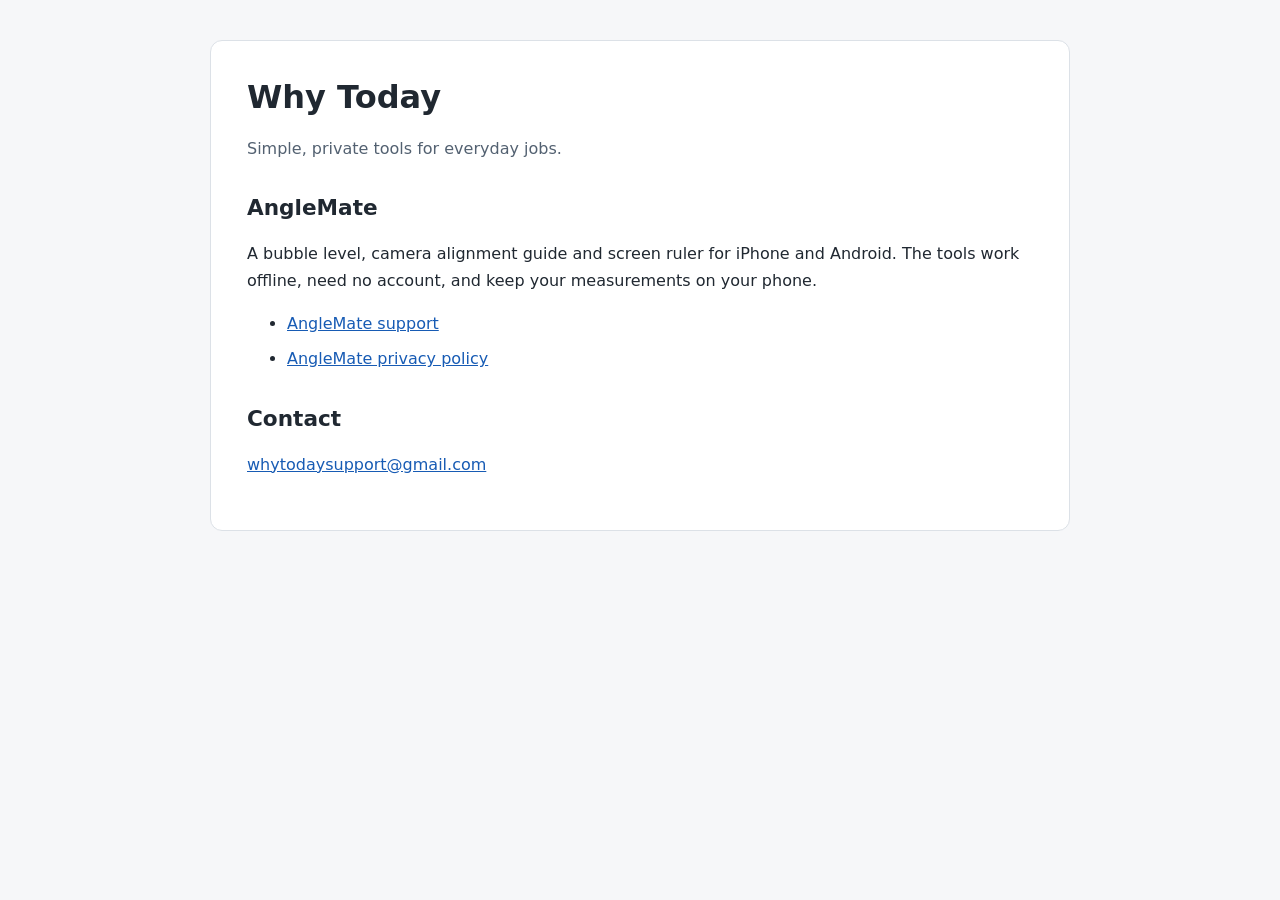
==== index.html @ e1d7b8d3 "Publish the Why Today site with AngleMate support and app-ads.txt Co-Authored-By: Claude Opus 5.5 <n" ====
<!doctype html>
<html lang="en"><head>
<meta charset="utf-8">
<meta name="viewport" content="width=device-width, initial-scale=1">
<meta name="description" content="Why Today makes simple, private tools for everyday jobs. Home of AngleMate.">
<title>Why Today</title>
<style>
    :root { color-scheme: light; font-family: system-ui, -apple-system, "Segoe UI", sans-serif; color: #202831; background: #f6f7f9; }
    * { box-sizing: border-box; }
    body { margin: 0; line-height: 1.7; }
    main { max-width: 860px; margin: 40px auto; padding: 36px; background: #fff; border: 1px solid #dce1e7; border-radius: 12px; }
    h1, h2 { line-height: 1.3; }
    h1 { font-size: 2rem; margin: 0 0 12px; }
    h2 { font-size: 1.35rem; margin-top: 32px; }
    a { color: #175bb4; overflow-wrap: anywhere; }
    a:focus-visible { outline: 3px solid #175bb4; outline-offset: 3px; }
    .muted { color: #536171; }
    li { margin: 8px 0; }
    @media (max-width: 600px) { main { margin: 0; padding: 24px 20px; border: 0; border-radius: 0; } h1 { font-size: 1.7rem; } }
  </style>
</head><body><main>
<h1>Why Today</h1>
<p class="muted">Simple, private tools for everyday jobs.</p>

<h2>AngleMate</h2>
<p>A bubble level, camera alignment guide and screen ruler for iPhone and Android.
The tools work offline, need no account, and keep your measurements on your phone.</p>
<ul>
  <li><a href="/anglemate/">AngleMate support</a></li>
  <li><a href="https://privacy-anglemate.whytoday.ca/">AngleMate privacy policy</a></li>
</ul>

<h2>Contact</h2>
<p><a href="mailto:whytodaysupport@gmail.com">whytodaysupport@gmail.com</a></p>
</main></body></html>
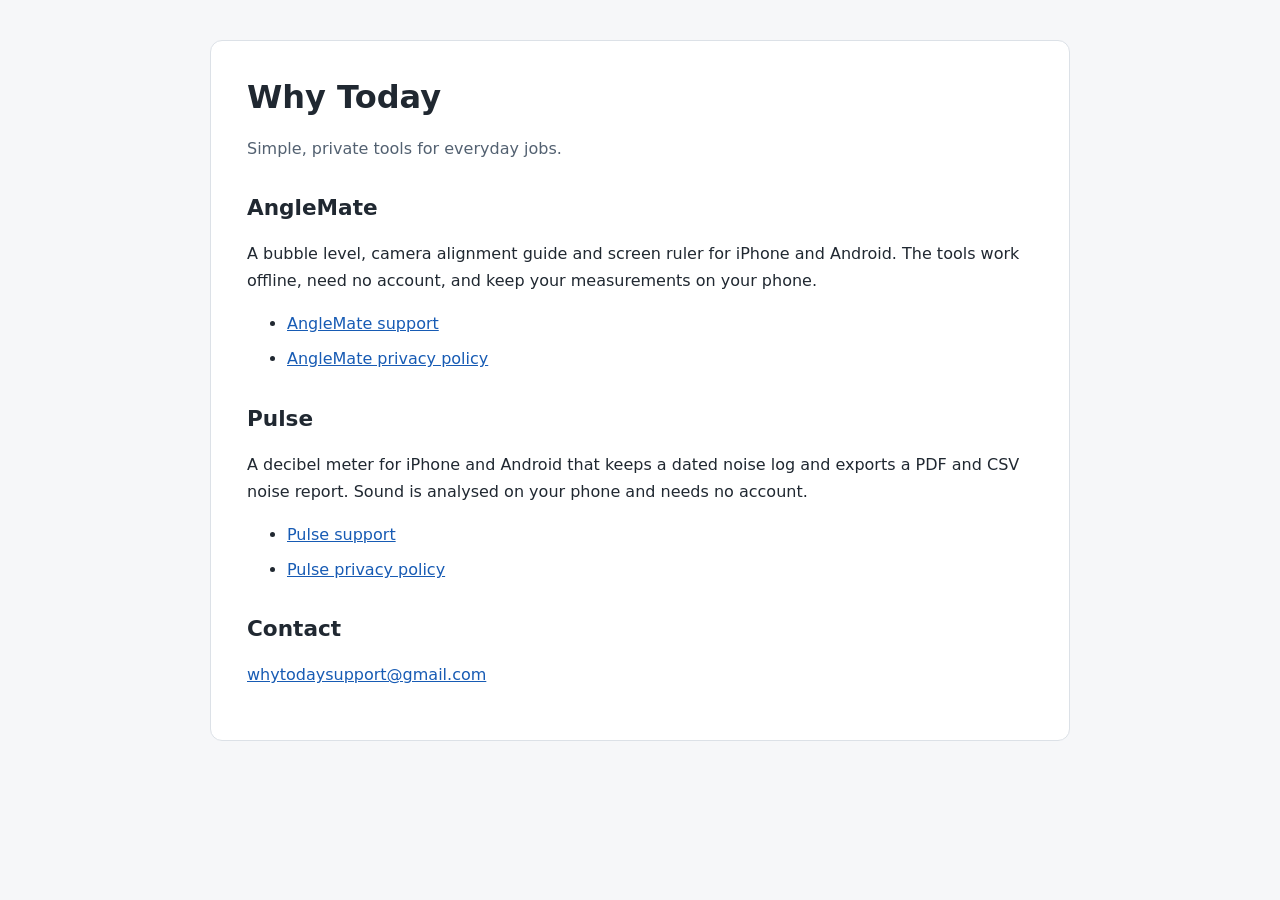
==== commit 0999aec4: "Publish Pulse support at /pulse/ and list Pulse on the home page The App Store requires a Support UR" ====
--- a/index.html
+++ b/index.html
@@ -2,7 +2,7 @@
 <html lang="en"><head>
 <meta charset="utf-8">
 <meta name="viewport" content="width=device-width, initial-scale=1">
-<meta name="description" content="Why Today makes simple, private tools for everyday jobs. Home of AngleMate.">
+<meta name="description" content="Why Today makes simple, private tools for everyday jobs. Home of AngleMate and Pulse.">
 <title>Why Today</title>
 <style>
     :root { color-scheme: light; font-family: system-ui, -apple-system, "Segoe UI", sans-serif; color: #202831; background: #f6f7f9; }
@@ -30,6 +30,15 @@
   <li><a href="https://privacy-anglemate.whytoday.ca/">AngleMate privacy policy</a></li>
 </ul>
 
+<h2>Pulse</h2>
+<p>A decibel meter for iPhone and Android that keeps a dated noise log and
+exports a PDF and CSV noise report. Sound is analysed on your phone and
+needs no account.</p>
+<ul>
+  <li><a href="/pulse/">Pulse support</a></li>
+  <li><a href="/pulse/privacy/">Pulse privacy policy</a></li>
+</ul>
+
 <h2>Contact</h2>
 <p><a href="mailto:whytodaysupport@gmail.com">whytodaysupport@gmail.com</a></p>
 </main></body></html>
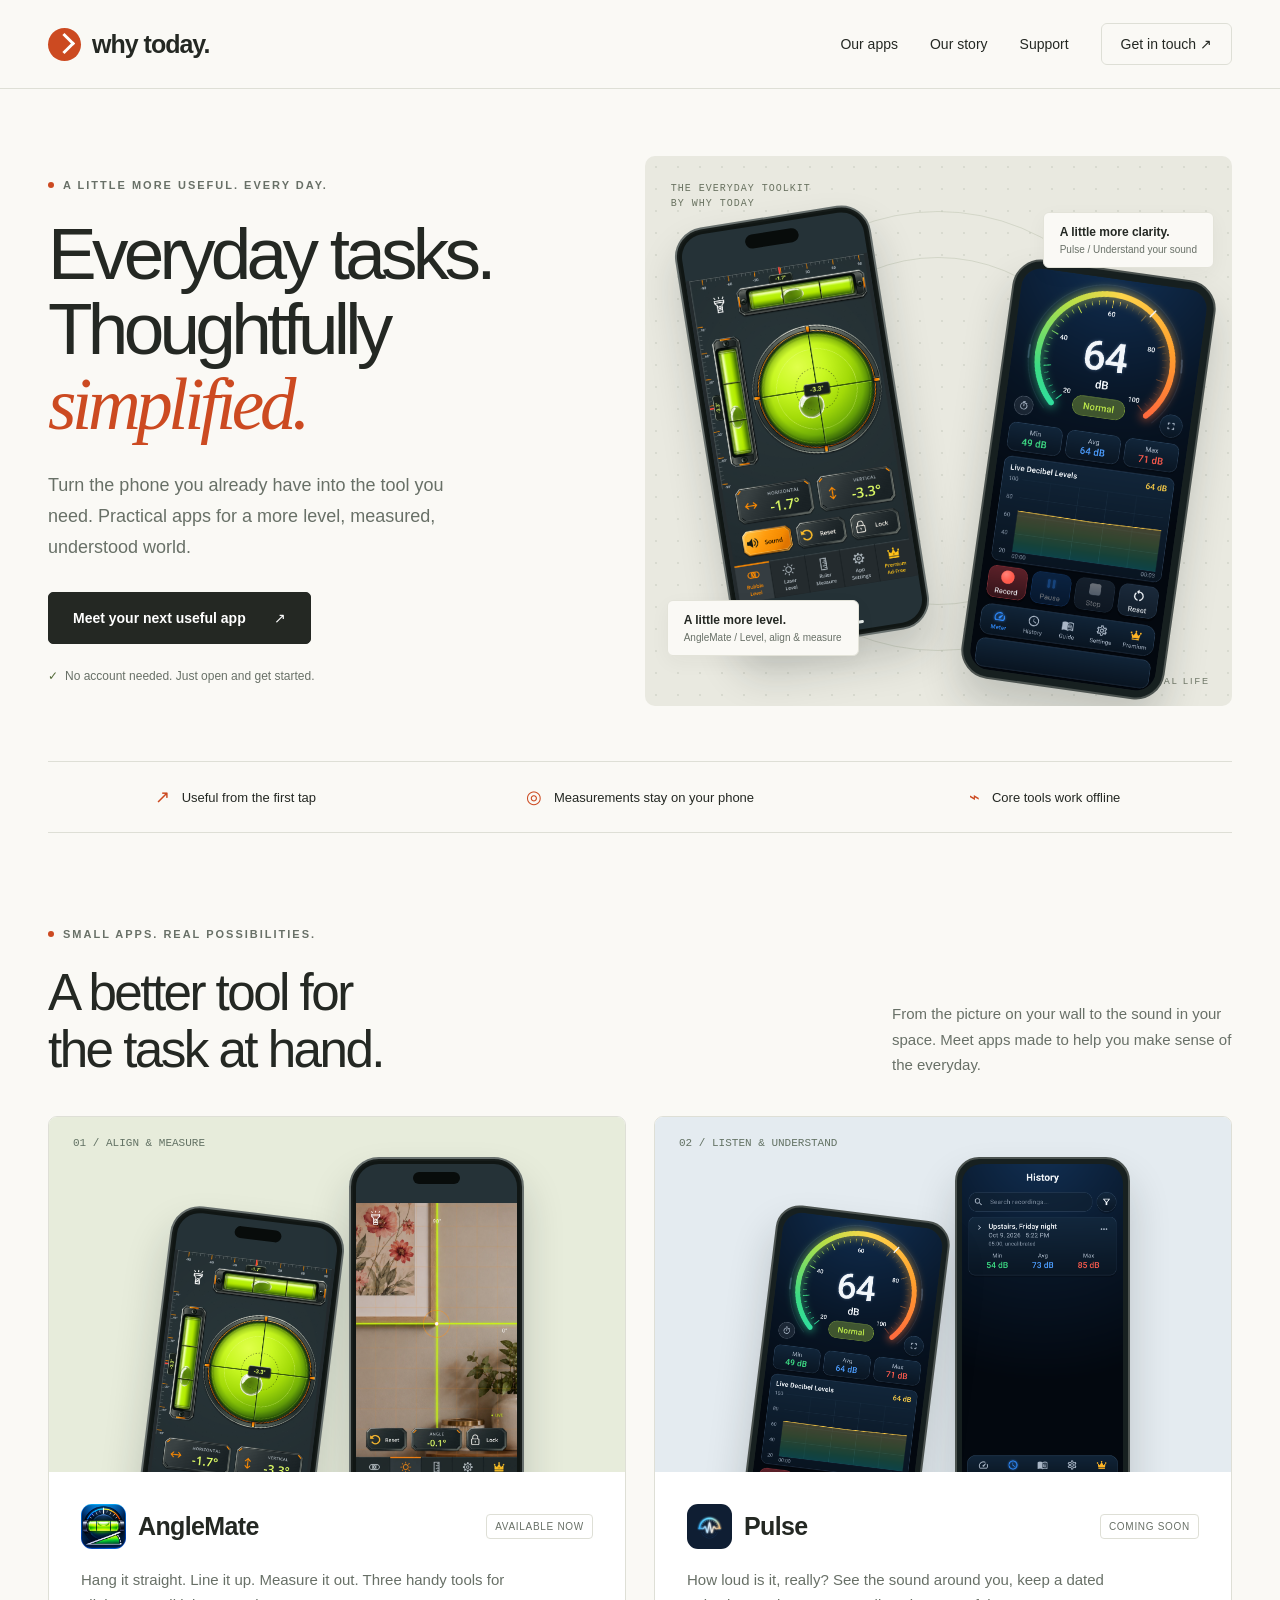
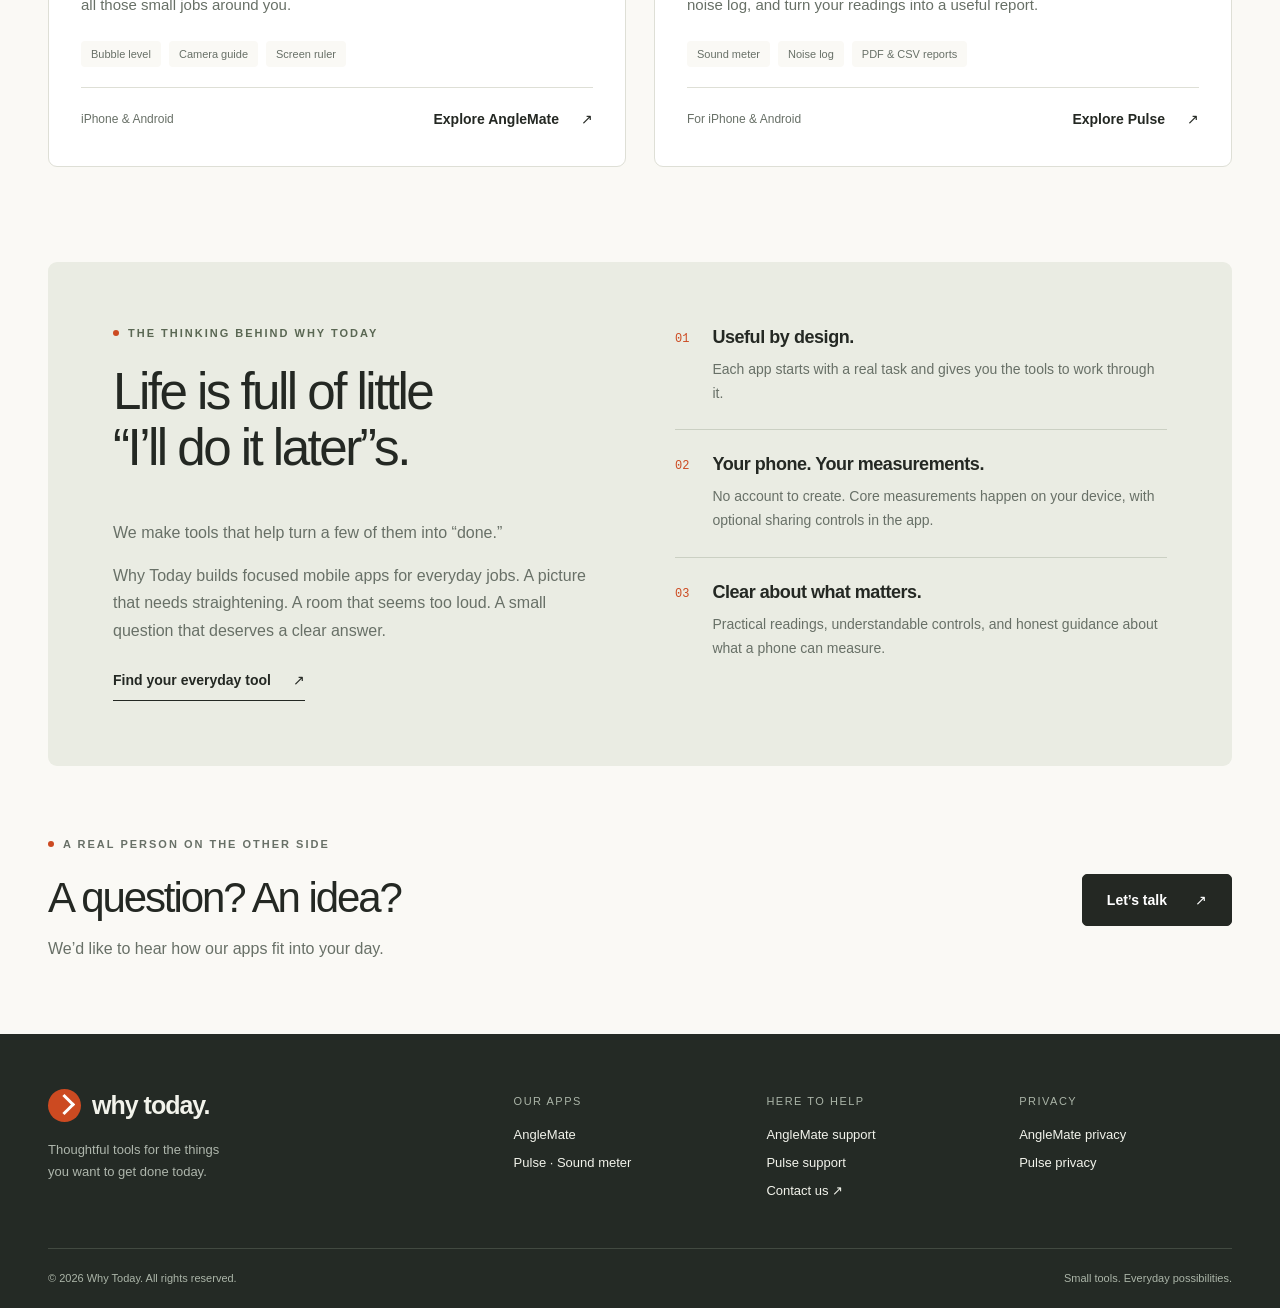
==== commit 08207336: "Redesign Why Today site: company homepage, AngleMate and Pulse product pages Adds responsive homepag" ====
--- a/index.html
+++ b/index.html
@@ -1,44 +1 @@
-<!doctype html>
-<html lang="en"><head>
-<meta charset="utf-8">
-<meta name="viewport" content="width=device-width, initial-scale=1">
-<meta name="description" content="Why Today makes simple, private tools for everyday jobs. Home of AngleMate and Pulse.">
-<title>Why Today</title>
-<style>
-    :root { color-scheme: light; font-family: system-ui, -apple-system, "Segoe UI", sans-serif; color: #202831; background: #f6f7f9; }
-    * { box-sizing: border-box; }
-    body { margin: 0; line-height: 1.7; }
-    main { max-width: 860px; margin: 40px auto; padding: 36px; background: #fff; border: 1px solid #dce1e7; border-radius: 12px; }
-    h1, h2 { line-height: 1.3; }
-    h1 { font-size: 2rem; margin: 0 0 12px; }
-    h2 { font-size: 1.35rem; margin-top: 32px; }
-    a { color: #175bb4; overflow-wrap: anywhere; }
-    a:focus-visible { outline: 3px solid #175bb4; outline-offset: 3px; }
-    .muted { color: #536171; }
-    li { margin: 8px 0; }
-    @media (max-width: 600px) { main { margin: 0; padding: 24px 20px; border: 0; border-radius: 0; } h1 { font-size: 1.7rem; } }
-  </style>
-</head><body><main>
-<h1>Why Today</h1>
-<p class="muted">Simple, private tools for everyday jobs.</p>
-
-<h2>AngleMate</h2>
-<p>A bubble level, camera alignment guide and screen ruler for iPhone and Android.
-The tools work offline, need no account, and keep your measurements on your phone.</p>
-<ul>
-  <li><a href="/anglemate/">AngleMate support</a></li>
-  <li><a href="https://privacy-anglemate.whytoday.ca/">AngleMate privacy policy</a></li>
-</ul>
-
-<h2>Pulse</h2>
-<p>A decibel meter for iPhone and Android that keeps a dated noise log and
-exports a PDF and CSV noise report. Sound is analysed on your phone and
-needs no account.</p>
-<ul>
-  <li><a href="/pulse/">Pulse support</a></li>
-  <li><a href="/pulse/privacy/">Pulse privacy policy</a></li>
-</ul>
-
-<h2>Contact</h2>
-<p><a href="mailto:whytodaysupport@gmail.com">whytodaysupport@gmail.com</a></p>
-</main></body></html>
+<!doctype html><html lang="en"><head><meta charset="utf-8"><meta name="viewport" content="width=device-width, initial-scale=1"><title>Why Today — Thoughtful tools for everyday life</title><meta name="description" content="Meet AngleMate and Pulse: practical mobile apps for leveling, measuring and understanding the sound around you. No account needed."><meta name="theme-color" content="#faf9f5"><link rel="canonical" href="https://whytoday.ca/"><meta property="og:type" content="website"><meta property="og:title" content="Why Today — Thoughtful tools for everyday life"><meta property="og:description" content="Meet AngleMate and Pulse: practical mobile apps for leveling, measuring and understanding the sound around you. No account needed."><meta property="og:url" content="https://whytoday.ca/"><meta property="og:site_name" content="Why Today"><link rel="icon" type="image/svg+xml" href="/assets/favicon.svg"><link rel="stylesheet" href="/assets/site.css"><script src="/assets/site.js" defer></script><script type="application/ld+json">{"@context": "https://schema.org", "@type": "Organization", "name": "Why Today", "url": "https://whytoday.ca/", "email": "whytodaysupport@gmail.com"}</script></head><body><a class="skip" href="#main">Skip to content</a><header class="header"><div class="wrap nav"><a class="logo" href="/" aria-label="Why Today home"><span class="brand-mark" aria-hidden="true"></span><span>why today.</span></a><button class="menu-toggle" aria-expanded="false" aria-controls="navigation">Menu</button><nav class="nav-links" id="navigation" aria-label="Main navigation"><a href="/#products">Our apps</a><a href="/#about">Our story</a><a href="/#support">Support</a><a class="nav-contact" href="mailto:whytodaysupport@gmail.com">Get in touch <span aria-hidden="true">↗</span></a></nav></div></header><main id="main"><div class="wrap"><section class="hero"><div class="hero-copy"><div class="eyebrow"><span class="dot" aria-hidden="true"></span>A little more useful. Every day.</div><h1>Everyday tasks.<br>Thoughtfully<br><em>simplified.</em></h1><p class="lead">Turn the phone you already have into the tool you need. Practical apps for a more level, measured, understood world.</p><div class="actions"><a class="button" href="#products">Meet your next useful app <span aria-hidden="true">↗</span></a></div><div class="small-note">No account needed. Just open and get started.</div></div><div class="hero-stage"><div class="stage-orbit" aria-hidden="true"></div><div class="stage-label">THE EVERYDAY TOOLKIT<br>BY WHY TODAY</div><div class="phone phone-iphone phone-a"><div class="phone-screen"><img src="/assets/anglemate-level.png" alt="AngleMate bubble level with horizontal and vertical readings" loading="eager" decoding="async"></div><span class="phone-island" aria-hidden="true"></span><span class="phone-home" aria-hidden="true"></span></div><div class="phone phone-b"><img src="/assets/pulse-meter.png" alt="Pulse sound meter with live decibel graph" loading="eager" decoding="async"></div><div class="float-label label-a">A little more level.<span>AngleMate / Level, align & measure</span></div><div class="float-label label-b">A little more clarity.<span>Pulse / Understand your sound</span></div><span class="stage-bottom">BUILT FOR REAL LIFE</span></div></section><div class="principles-strip"><div><span aria-hidden="true">↗</span>Useful from the first tap</div><div><span aria-hidden="true">◎</span>Measurements stay on your phone</div><div><span aria-hidden="true">⌁</span>Core tools work offline</div></div><section class="section" id="products"><div class="section-head"><div><div class="eyebrow"><span class="dot" aria-hidden="true"></span>Small apps. Real possibilities.</div><h2>A better tool for<br>the task at hand.</h2></div><p>From the picture on your wall to the sound in your space. Meet apps made to help you make sense of the everyday.</p></div><div class="product-grid"><article class="product-card"><div class="product-art green"><span class="art-number">01 / ALIGN & MEASURE</span><div class="phone phone-iphone "><div class="phone-screen"><img src="/assets/anglemate-level.png" alt="AngleMate measurement screen" loading="lazy" decoding="async"></div><span class="phone-island" aria-hidden="true"></span><span class="phone-home" aria-hidden="true"></span></div><div class="phone phone-iphone "><div class="phone-screen"><img src="/assets/anglemate-camera.png" alt="AngleMate additional tools" loading="lazy" decoding="async"></div><span class="phone-island" aria-hidden="true"></span><span class="phone-home" aria-hidden="true"></span></div></div><div class="card-copy"><div class="product-title"><img src="/assets/anglemate-icon.png" width="45" height="45" alt=""><h3>AngleMate</h3><span class="tag">Available now</span></div><p>Hang it straight. Line it up. Measure it out. Three handy tools for all those small jobs around you.</p><div class="product-tags"><span>Bubble level</span><span>Camera guide</span><span>Screen ruler</span></div><div class="card-bottom"><span>iPhone & Android</span><a class="text-link" href="/anglemate/">Explore AngleMate <span aria-hidden="true">↗</span></a></div></div></article><article class="product-card"><div class="product-art blue"><span class="art-number">02 / LISTEN & UNDERSTAND</span><div class="phone "><img src="/assets/pulse-meter.png" alt="Pulse measurement screen" loading="lazy" decoding="async"></div><div class="phone "><img src="/assets/pulse-history.png" alt="Pulse additional tools" loading="lazy" decoding="async"></div></div><div class="card-copy"><div class="product-title"><img src="/assets/pulse-icon.png" width="45" height="45" alt=""><h3>Pulse</h3><span class="tag">Coming soon</span></div><p>How loud is it, really? See the sound around you, keep a dated noise log, and turn your readings into a useful report.</p><div class="product-tags"><span>Sound meter</span><span>Noise log</span><span>PDF & CSV reports</span></div><div class="card-bottom"><span>For iPhone & Android</span><a class="text-link" href="/pulse/">Explore Pulse <span aria-hidden="true">↗</span></a></div></div></article></div></section><section class="about" id="about"><div><div class="eyebrow"><span class="dot" aria-hidden="true"></span>The thinking behind Why Today</div><h2>Life is full of little<br>“I’ll do it later”s.</h2><p>We make tools that help turn a few of them into “done.”</p><p>Why Today builds focused mobile apps for everyday jobs. A picture that needs straightening. A room that seems too loud. A small question that deserves a clear answer.</p><a class="text-link" href="#products">Find your everyday tool <span aria-hidden="true">↗</span></a></div><div><div class="value"><span class="value-num">01</span><div><h3>Useful by design.</h3><p>Each app starts with a real task and gives you the tools to work through it.</p></div></div><div class="value"><span class="value-num">02</span><div><h3>Your phone. Your measurements.</h3><p>No account to create. Core measurements happen on your device, with optional sharing controls in the app.</p></div></div><div class="value"><span class="value-num">03</span><div><h3>Clear about what matters.</h3><p>Practical readings, understandable controls, and honest guidance about what a phone can measure.</p></div></div></div></section><section class="contact" id="support"><div><div class="eyebrow"><span class="dot" aria-hidden="true"></span>A real person on the other side</div><h2>A question? An idea?</h2><p>We’d like to hear how our apps fit into your day.</p></div><a class="button" href="mailto:whytodaysupport@gmail.com">Let’s talk <span aria-hidden="true">↗</span></a></section></div></main><footer class="footer"><div class="wrap"><div class="footer-top"><div class="footer-brand"><a class="logo" href="/" aria-label="Why Today home"><span class="brand-mark" aria-hidden="true"></span><span>why today.</span></a><p>Thoughtful tools for the things<br>you want to get done today.</p></div><div><h3>Our apps</h3><div class="footer-links"><a href="/anglemate/">AngleMate</a><a href="/pulse/">Pulse · Sound meter</a></div></div><div><h3>Here to help</h3><div class="footer-links"><a href="/anglemate/#support">AngleMate support</a><a href="/pulse/#support">Pulse support</a><a href="mailto:whytodaysupport@gmail.com">Contact us ↗</a></div></div><div><h3>Privacy</h3><div class="footer-links"><a href="https://privacy-anglemate.whytoday.ca/">AngleMate privacy</a><a href="/pulse/privacy/">Pulse privacy</a></div></div></div><div class="footer-bottom"><span>© 2026 Why Today. All rights reserved.</span><span>Small tools. Everyday possibilities.</span></div></div></footer></body></html>
--- a/assets/site.css
+++ b/assets/site.css
@@ -0,0 +1,22 @@
+:root{--paper:#faf9f5;--ink:#242823;--muted:#687067;--line:#dedfd6;--orange:#cc4a21;--soft:#eeeee6;--green:#e7ecdb;--blue:#e4ebf0;font-family:Arial,Helvetica,sans-serif;color:var(--ink);background:var(--paper);font-synthesis:none;color-scheme:light}*{box-sizing:border-box}html{scroll-behavior:smooth;scroll-padding-top:100px}body{margin:0}a{color:inherit;text-decoration:none}button{font:inherit}img{display:block;max-width:100%;height:auto}p{line-height:1.7;color:var(--muted)}h1,h2,h3,p{margin-top:0}h1,h2,h3{font-weight:500}h1{font-size:clamp(48px,5.7vw,82px);letter-spacing:-.065em;line-height:1.03;margin-bottom:28px}h2{font-size:clamp(34px,4vw,54px);letter-spacing:-.05em;line-height:1.1}h3{font-size:25px;letter-spacing:-.025em}a,button,summary{-webkit-tap-highlight-color:transparent}a:focus-visible,button:focus-visible,summary:focus-visible{outline:3px solid var(--orange);outline-offset:5px}.wrap{width:min(1240px,calc(100% - 96px));margin-inline:auto}.skip{position:absolute;left:20px;top:-80px;background:var(--ink);color:white;padding:15px;z-index:100}.skip:focus{top:10px}.header{position:sticky;top:0;z-index:20;background:rgba(250,249,245,.96);border-bottom:1px solid var(--line);backdrop-filter:blur(16px)}.nav{display:flex;align-items:center;justify-content:space-between;min-height:88px;gap:25px}.logo{display:inline-flex;gap:11px;align-items:center;font-size:25px;font-weight:700;letter-spacing:-1px;white-space:nowrap}.brand-mark{width:33px;height:33px;background:var(--orange);border-radius:50%;position:relative;display:inline-block;flex-shrink:0}.brand-mark:after{content:'';position:absolute;left:9px;top:8px;width:12px;height:12px;border-top:3px solid white;border-right:3px solid white;transform:rotate(45deg)}.nav-links{display:flex;align-items:center;gap:32px;font-size:14px}.nav-links a:hover,.footer a:hover{color:var(--orange)}.nav-links .nav-contact{padding:12px 19px;border:1px solid var(--line);border-radius:6px}.menu-toggle{display:none;background:none;border:1px solid var(--line);padding:10px 14px;border-radius:5px}.eyebrow{text-transform:uppercase;letter-spacing:2px;font-size:11px;font-weight:700;display:flex;align-items:center;gap:9px;margin-bottom:25px;color:var(--muted)}.eyebrow .dot{width:6px;height:6px;background:var(--orange);border-radius:100%}.hero{display:grid;grid-template-columns:1fr 1.04fr;gap:32px;padding-top:66px;padding-bottom:54px;align-items:center}.hero-copy{padding:24px 0}.hero h1 em{font-family:Georgia,serif;font-weight:400;color:var(--orange);letter-spacing:-.06em}.lead{font-size:18px;max-width:440px;margin-bottom:30px}.actions{display:flex;align-items:center;flex-wrap:wrap;gap:14px}.button{display:inline-flex;justify-content:center;align-items:center;gap:28px;padding:17px 24px;border-radius:5px;font-size:14px;font-weight:600;background:var(--ink);color:white;border:1px solid var(--ink);transition:transform .2s,background .2s}.button:hover{background:var(--orange);border-color:var(--orange);transform:translateY(-2px)}.button.secondary{background:transparent;color:var(--ink);border-color:#c9ccc2}.button.secondary:hover{background:white}.text-link{font-size:14px;font-weight:600;display:inline-flex;align-items:center;gap:22px;padding:12px 0;border-bottom:1px solid currentColor}.small-note{font-size:12px;color:var(--muted);margin-top:25px;display:flex;align-items:center;gap:7px}.small-note:before{content:'✓';color:#526a38}.hero-stage{height:550px;position:relative;background:#e9e9e0;border-radius:10px;overflow:hidden;background-image:radial-gradient(#b8bdb055 .8px,transparent .8px);background-size:22px 22px}.stage-orbit{position:absolute;width:440px;height:440px;border:1px solid #b4bba76e;border-radius:50%;left:50%;top:50%;transform:translate(-50%,-50%)}.stage-orbit:after{content:'';position:absolute;inset:45px;border:1px solid #b4bba76e;border-radius:50%}.stage-label{position:absolute;left:26px;top:25px;font:10px/1.5 monospace;letter-spacing:1px;color:#697260}.phone{background:#172020;padding:7px;border:2px solid #4c5350;border-radius:29px;overflow:hidden;box-shadow:0 24px 40px #17202030;width:210px}.phone img{border-radius:20px;width:100%}.hero-stage .phone{position:absolute;width:216px}.hero-stage .phone-a{left:10%;top:79px;transform:rotate(-9deg);z-index:2}.hero-stage .phone-b{right:7%;top:112px;transform:rotate(8deg);z-index:3;width:205px}.float-label{position:absolute;background:#faf9f5;border:1px solid #e3e3d9;border-radius:6px;z-index:5;padding:12px 16px;box-shadow:0 6px 20px #26332a0b;font-size:12px;font-weight:600}.float-label span{display:block;font-weight:400;font-size:10px;color:var(--muted);margin-top:5px}.label-a{left:22px;bottom:50px}.label-b{right:18px;top:56px}.stage-bottom{position:absolute;bottom:20px;right:22px;font-size:9px;letter-spacing:2px;color:#6d7666}.principles-strip{border-top:1px solid var(--line);border-bottom:1px solid var(--line);display:grid;grid-template-columns:repeat(3,1fr);padding:24px 0;gap:30px;font-size:13px}.principles-strip div{display:flex;gap:12px;justify-content:center;align-items:center}.principles-strip span{font-family:monospace;color:var(--orange);font-size:18px}.section{padding-block:95px}.section-head{display:flex;justify-content:space-between;gap:40px;align-items:end;margin-bottom:38px}.section-head h2{margin-bottom:0}.section-head p{max-width:340px;margin-bottom:0;font-size:15px}.product-grid{display:grid;grid-template-columns:1fr 1fr;gap:28px}.product-card{border:1px solid var(--line);border-radius:9px;overflow:hidden;background:white}.product-art{height:355px;position:relative;overflow:hidden;display:flex;justify-content:center;gap:24px;align-items:flex-start;padding-top:40px}.product-art.green{background:var(--green)}.product-art.blue{background:var(--blue)}.product-art .phone{width:175px;flex-shrink:0;border-radius:24px;padding:5px;transition:transform .35s}.product-art .phone:nth-child(1){transform:rotate(-7deg)}.product-art .phone:nth-child(2){transform:translateY(55px) rotate(7deg)}.product-card:hover .phone:nth-child(1){transform:translateY(-7px) rotate(-5deg)}.art-number{position:absolute;top:20px;left:24px;color:#637264;font:11px monospace}.card-copy{padding:32px}.product-title{display:flex;align-items:center;gap:12px;margin-bottom:18px}.product-title img{width:45px;height:45px;border-radius:11px}.product-title h3{margin:0;font-weight:600}.tag{display:inline-block;font-size:10px;letter-spacing:.7px;text-transform:uppercase;border:1px solid var(--line);padding:6px 8px;border-radius:4px;margin-left:auto;color:var(--muted);white-space:nowrap}.card-copy p{font-size:15px;margin-bottom:23px;max-width:430px}.product-tags{display:flex;gap:8px;flex-wrap:wrap;margin-bottom:20px}.product-tags span{background:var(--paper);font-size:11px;padding:7px 10px;border-radius:4px;color:var(--muted)}.card-bottom{border-top:1px solid var(--line);padding-top:16px;display:flex;justify-content:space-between;align-items:center;font-size:12px;color:var(--muted)}.card-bottom .text-link{border:0;padding:7px 0;color:var(--ink)}.about{background:#eaece3;border-radius:9px;display:grid;grid-template-columns:1fr 1fr;gap:70px;padding:65px}.about h2{max-width:430px}.about p{font-size:16px}.about .eyebrow{color:#5a6753}.value{display:flex;gap:23px;padding:24px 0;border-bottom:1px solid #cbd0c3}.value:first-child{padding-top:0}.value:last-child{border:0;padding-bottom:0}.value-num{font:12px monospace;color:var(--orange);padding-top:5px}.value h3{font-size:18px;font-weight:600;margin-bottom:10px}.value p{font-size:14px;margin:0}.contact{display:flex;align-items:center;justify-content:space-between;gap:30px;padding:72px 0}.contact h2{font-size:42px;margin-bottom:14px}.contact p{margin:0}.footer{background:#242a25;color:#f2f3eb;padding:55px 0 25px}.footer-top{display:grid;grid-template-columns:2fr 1fr 1fr 1fr;gap:40px;margin-bottom:50px}.footer p{font-size:13px;color:#aeb6ac;max-width:260px}.footer .logo{margin-bottom:17px}.footer h3{font-size:11px;text-transform:uppercase;letter-spacing:1.5px;color:#abb5a8;margin:6px 0 20px}.footer-links{display:flex;flex-direction:column;gap:13px;font-size:13px}.footer-bottom{border-top:1px solid #424a41;padding-top:23px;display:flex;justify-content:space-between;font-size:11px;color:#abb5a8}.crumb{margin-top:30px;font-size:12px;color:var(--muted);display:flex;gap:12px}.product-hero{padding-top:36px}.product-hero h1{font-size:clamp(48px,5.4vw,74px)}.product-hero .hero-stage{height:570px}.single-stage .phone{width:230px;left:50%;top:40px;transform:translateX(-50%) rotate(-5deg)}.single-stage .stage-label{z-index:5}.single-stage .float-label{bottom:50px;top:auto;right:24px}.subnav{display:flex;justify-content:center;gap:42px;font-size:13px;border-block:1px solid var(--line);padding:22px 0}.feature-grid{display:grid;grid-template-columns:repeat(3,1fr);gap:40px}.feature{border-top:1px solid var(--line);padding-top:25px}.feature .value-num{display:block;margin-bottom:30px}.feature p{font-size:15px}.screens{display:grid;grid-template-columns:repeat(3,1fr);gap:28px}.screen{margin:0;background:var(--soft);border-radius:8px;padding:30px 35px 0;overflow:hidden}.screen figcaption{padding-bottom:25px}.screen h3{font-size:18px;margin-bottom:8px}.screen p{font-size:12px;line-height:1.5;margin:0}.screen img{width:100%;border:6px solid #252b29;border-bottom:0;border-radius:20px 20px 0 0}.screen-note{font-size:12px;margin-top:20px;max-width:700px}.usecases{display:grid;grid-template-columns:1fr 1fr;gap:60px;padding:58px;background:var(--green);border-radius:8px}.usecases.blue{background:var(--blue)}.usecases h2{font-size:40px}.usecases ul{padding:0;margin:0;list-style:none}.usecases li{padding:17px 0;border-bottom:1px solid #abb4a84a;font-size:15px}.usecases li:before{content:'↗';margin-right:17px;color:var(--orange)}.support{display:grid;grid-template-columns:1fr 1.5fr;gap:80px}.support-intro p{font-size:14px}.support-intro a{overflow-wrap:anywhere}.faq details{border-top:1px solid var(--line);padding:23px 0}.faq details:last-child{border-bottom:1px solid var(--line)}.faq summary{cursor:pointer;list-style:none;display:flex;justify-content:space-between;font-size:17px;font-weight:500;gap:20px}.faq summary::-webkit-details-marker{display:none}.faq summary:after{content:'+';color:var(--orange);font-size:22px;line-height:1}.faq details[open] summary:after{content:'−'}.faq details p,.faq details li{font-size:14px;line-height:1.8;color:var(--muted)}.faq details p:first-of-type{margin-top:20px}.faq a{text-decoration:underline;text-underline-offset:3px}.download-panel{background:var(--ink);color:white;border-radius:8px;text-align:center;padding:65px 30px}.download-panel h2{margin-bottom:20px}.download-panel p{color:#bdc5b8;max-width:570px;margin:0 auto 25px}.download-panel .actions{justify-content:center}.download-panel .button{background:var(--paper);color:var(--ink);border-color:var(--paper)}.download-panel .button:hover{background:#e8eada}.download-panel .button.secondary{color:white;background:transparent;border-color:#616b5d}.notice{font-size:12px!important;max-width:700px!important;margin-top:25px!important}.not-found{min-height:60vh;padding-block:100px;text-align:center}.not-found p{margin:25px auto}.mobile-only{display:none}
+@media(min-width:1450px){.hero-stage .phone-a{left:13%}.hero-stage .phone-b{right:10%}}
+@media(max-width:1050px){.wrap{width:calc(100% - 56px)}.hero{gap:26px}.hero-stage{height:480px}.hero-stage .phone-a{width:185px;left:7%;top:80px}.hero-stage .phone-b{width:177px;right:6%;top:135px}.hero h1{font-size:60px}.hero .lead{font-size:16px}.float-label{padding:10px}.label-a{bottom:25px;left:13px}.label-b{right:13px;top:25px}.product-art{gap:10px}.product-art .phone{width:150px}.about{padding:45px;gap:40px}.product-hero .single-stage .phone{width:230px;top:45px;left:50%;right:auto}.screen{padding:25px 20px 0}.support{gap:40px}.nav-links{gap:23px}}
+@media(max-width:760px){.wrap{width:calc(100% - 40px)}.nav{min-height:72px;gap:15px}.logo{font-size:23px}.menu-toggle{display:block}.nav-links{display:none;position:absolute;left:0;right:0;top:72px;background:var(--paper);padding:20px;box-shadow:0 10px 15px #0001;border-bottom:1px solid var(--line);align-items:stretch;gap:0}.nav-links.open{display:flex;flex-direction:column}.nav-links a{padding:14px}.nav-links .nav-contact{margin-top:10px}.hero{grid-template-columns:1fr;padding-top:30px;gap:20px;padding-bottom:35px}.hero-copy{padding:15px 0}.hero h1{font-size:clamp(48px,10vw,72px);max-width:600px}.hero .lead{font-size:17px;max-width:540px}.hero-stage{height:510px;width:100%;max-width:600px}.hero-stage .phone-a{width:205px;left:15%;top:58px}.hero-stage .phone-b{width:190px;right:12%;top:120px}.label-a{bottom:35px;left:25px}.label-b{top:40px;right:20px}.principles-strip{gap:20px;padding:20px 0;grid-template-columns:1fr;font-size:12px}.principles-strip div{justify-content:flex-start}.section{padding-block:60px}.section-head{display:block;margin-bottom:28px}.section-head p{margin-top:22px;max-width:500px}.product-grid{grid-template-columns:1fr;gap:25px}.product-art{height:350px;gap:30px}.product-art .phone{width:180px}.card-copy{padding:25px}.about{grid-template-columns:1fr;padding:32px 25px;gap:30px}.about h2{font-size:38px}.contact{padding:55px 0;align-items:start;flex-direction:column}.contact h2{font-size:36px}.footer-top{grid-template-columns:1fr 1fr;gap:35px}.footer-brand{grid-column:1/-1}.footer-bottom{gap:15px;flex-direction:column}.product-hero .hero-stage{height:560px}.feature-grid{grid-template-columns:1fr;gap:24px}.feature .value-num{margin-bottom:15px}.feature p{max-width:560px}.screens{gap:15px;grid-template-columns:1fr}.screen{padding:25px 30px 0;display:grid;grid-template-columns:1fr 1fr;gap:25px;max-height:340px}.screen figcaption{padding-top:25px}.screen img{align-self:start}.usecases{grid-template-columns:1fr;gap:15px;padding:32px 25px}.usecases h2{font-size:35px}.support{grid-template-columns:1fr;gap:30px}.subnav{gap:25px}.download-panel{padding:45px 22px}.download-panel h2{font-size:36px}.eyebrow{font-size:10px}}
+@media(max-width:400px){.hero-stage{height:440px}.hero-stage .phone-a{width:174px;left:8%;top:55px}.hero-stage .phone-b{width:162px;right:7%;top:100px}.label-a{bottom:25px;left:14px}.label-b{right:12px;top:20px}.product-art{gap:14px}.product-art .phone{width:148px}.screen{padding-inline:20px;gap:15px}.tag{font-size:9px}.product-title{gap:9px}.product-title h3{font-size:23px}.button{padding:15px 18px}}
+@media(prefers-reduced-motion:reduce){html{scroll-behavior:auto}*,*:before,*:after{transition:none!important;animation:none!important}}
+
+/* AngleMate captures are 16:9. Fit them, undistorted, inside a taller phone
+   with safe areas, instead of letting the source image set the device shape. */
+.phone.phone-iphone{position:relative;aspect-ratio:9/19.5;padding:0;border:2px solid #69716f;border-radius:30px;background:#101614;box-shadow:inset 0 0 0 2px #171d1b,0 24px 40px #17202030}
+.phone-iphone .phone-screen{position:absolute;inset:5px;display:flex;align-items:center;overflow:hidden;background:#253237;border-radius:23px}
+.phone-iphone .phone-screen img{display:block;width:100%;height:auto;max-height:100%;object-fit:contain;border:0;border-radius:0;align-self:center}
+.phone-island{position:absolute;top:13px;left:36%;width:28%;height:3.2%;background:#080c0b;border-radius:20px}
+.phone-home{position:absolute;bottom:11px;left:34%;width:32%;height:3px;background:#e4e9e7;border-radius:3px}
+.hero-stage .phone.phone-iphone{position:absolute}
+.screen .phone-iphone{width:min(100%,220px);margin-inline:auto;margin-bottom:25px;align-self:start;box-shadow:0 15px 25px #17202024}
+@media(max-width:760px){.screen:has(.phone-iphone){max-height:none;align-items:center}.screen:has(.phone-iphone) figcaption{padding-top:0}.screen .phone-iphone{border-radius:22px}.screen .phone-iphone .phone-screen{border-radius:16px}.screen .phone-island{top:10px}.screen .phone-home{bottom:9px;height:2px}}
+.hero-stage .phone-iphone.phone-a{width:198px;top:58px}
+.product-hero .single-stage .phone-iphone{width:220px;top:40px}
+@media(max-width:1050px){.hero-stage .phone-iphone.phone-a{width:180px;top:50px}}
+@media(max-width:760px){.hero-stage .phone-iphone.phone-a{width:190px;top:50px}}
+@media(max-width:400px){.hero-stage .phone-iphone.phone-a{width:164px;top:48px}}
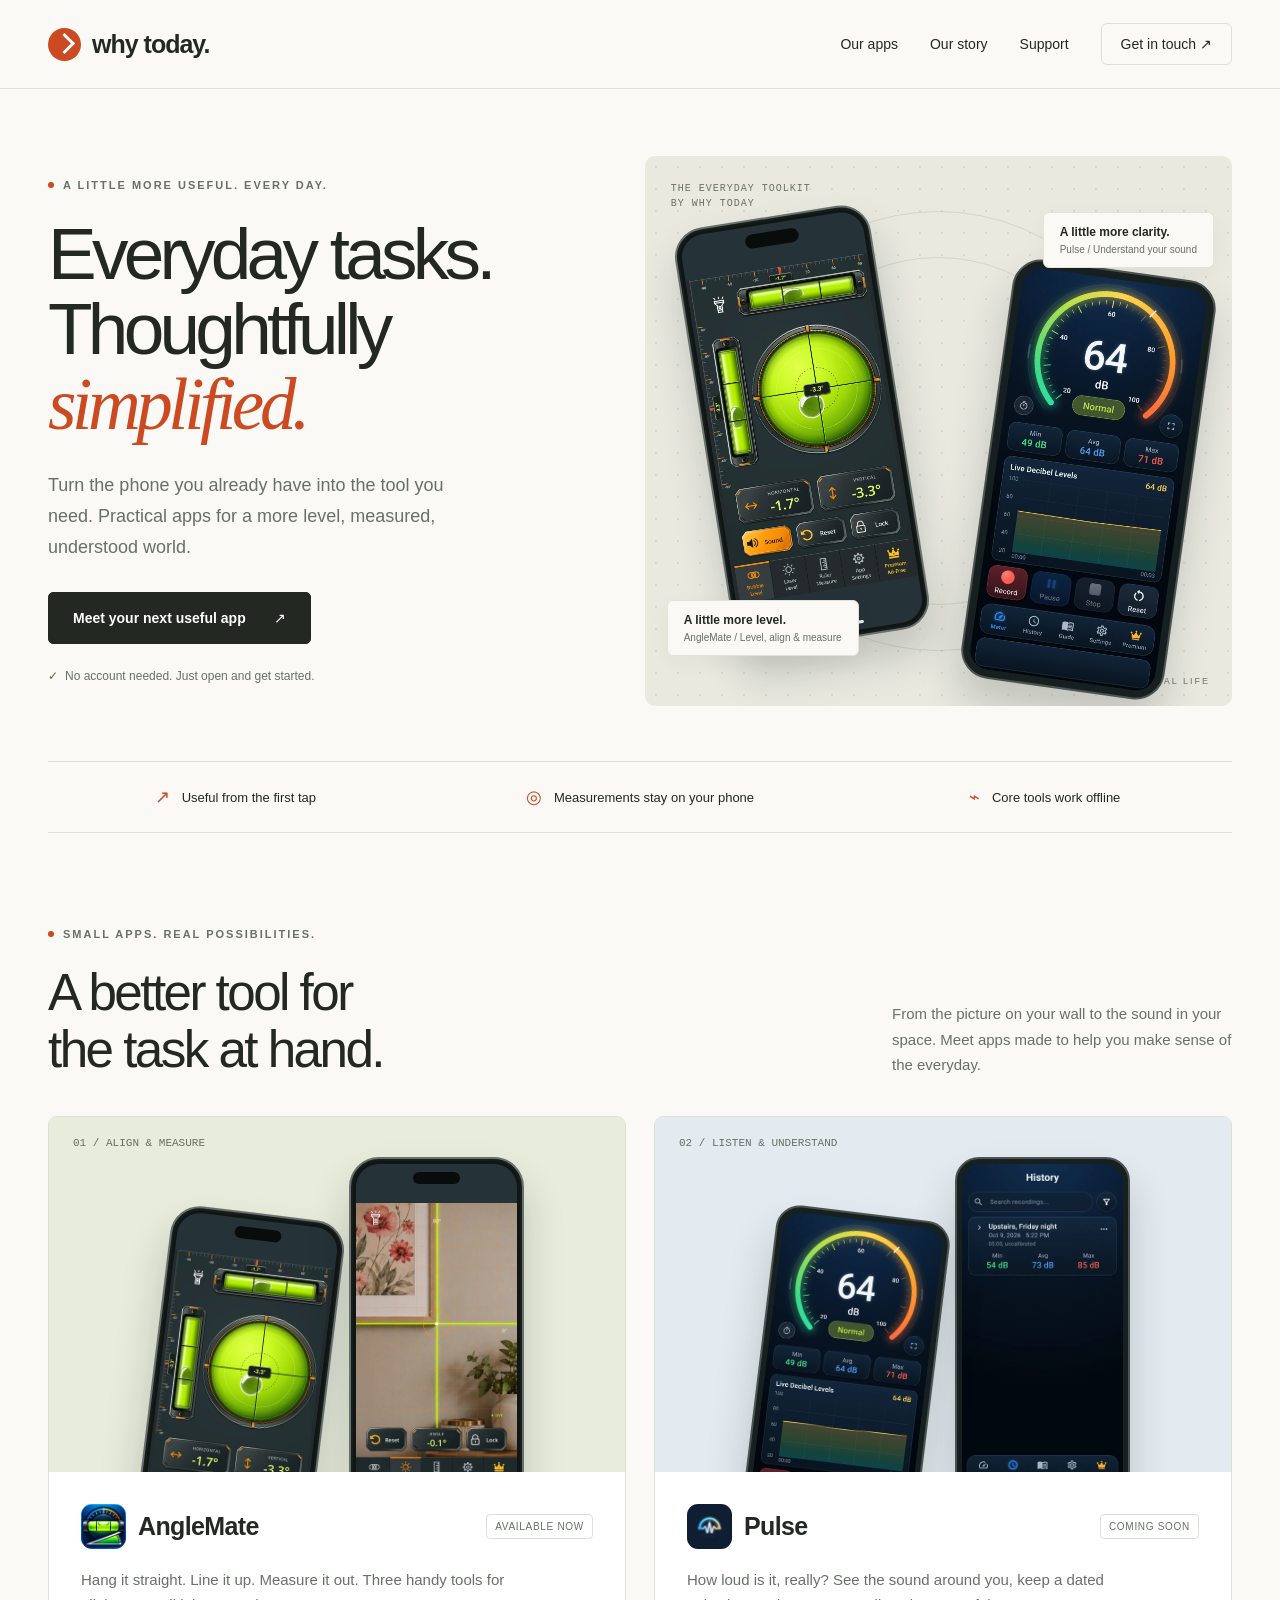
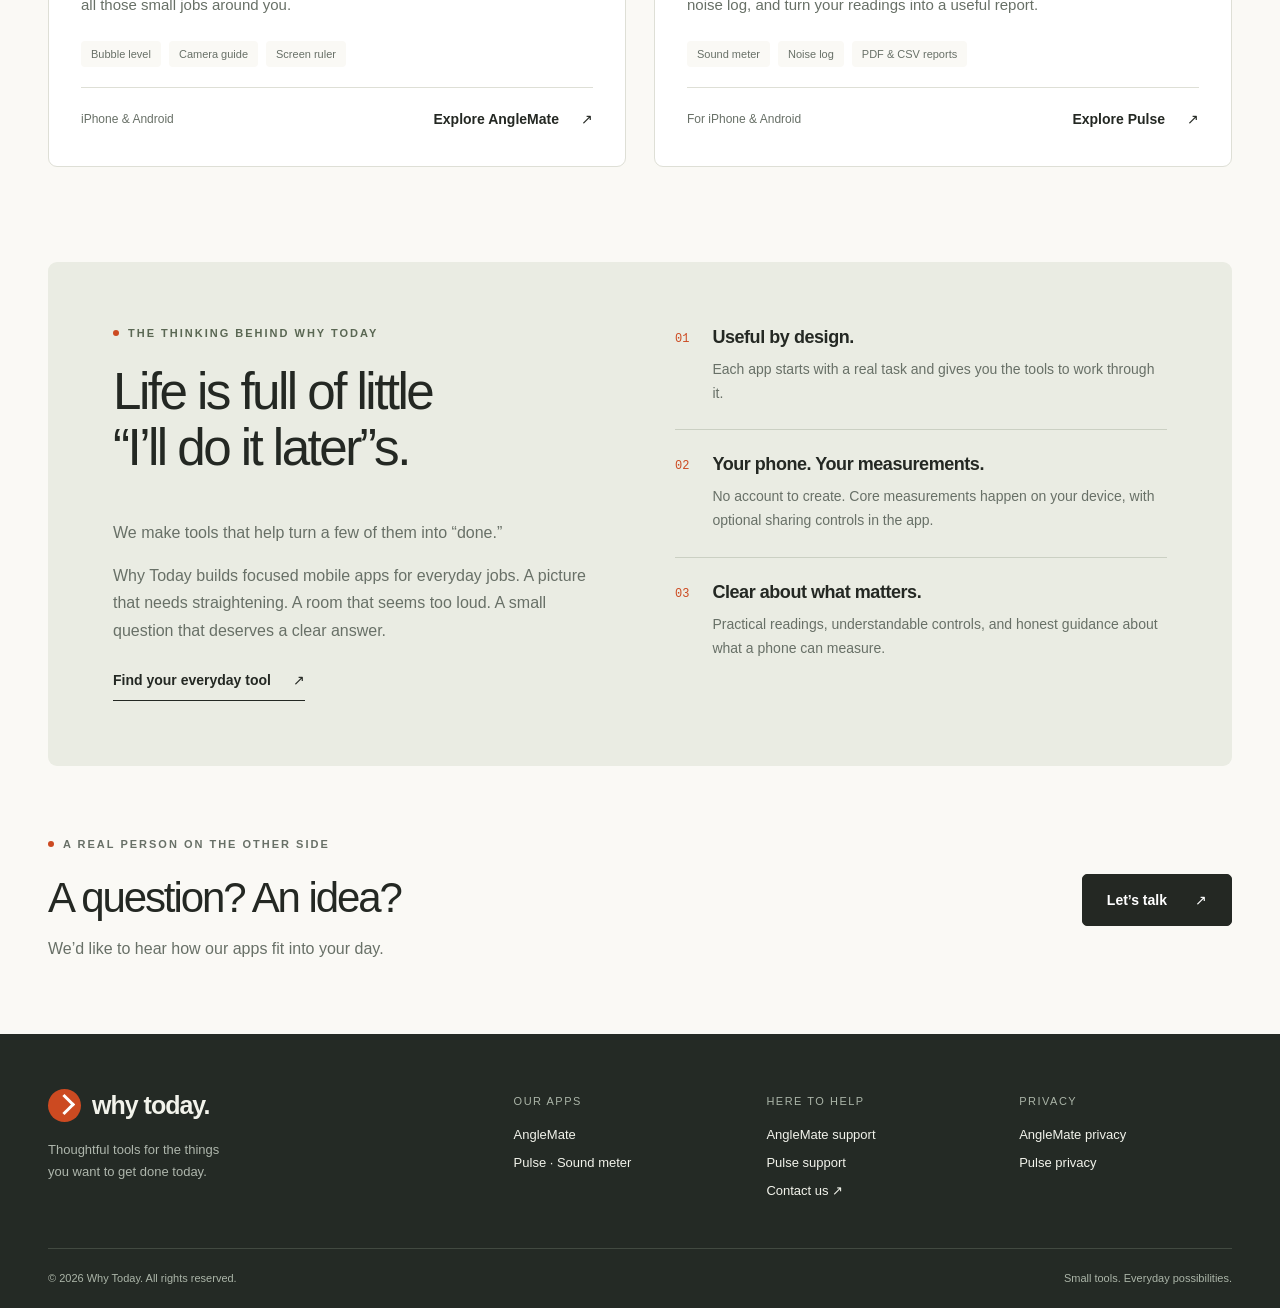
==== commit 5ff5682e: "Improve search and sharing metadata, compress images - Search-focused titles and descriptions for th" ====
--- a/index.html
+++ b/index.html
@@ -1 +1 @@
-<!doctype html><html lang="en"><head><meta charset="utf-8"><meta name="viewport" content="width=device-width, initial-scale=1"><title>Why Today — Thoughtful tools for everyday life</title><meta name="description" content="Meet AngleMate and Pulse: practical mobile apps for leveling, measuring and understanding the sound around you. No account needed."><meta name="theme-color" content="#faf9f5"><link rel="canonical" href="https://whytoday.ca/"><meta property="og:type" content="website"><meta property="og:title" content="Why Today — Thoughtful tools for everyday life"><meta property="og:description" content="Meet AngleMate and Pulse: practical mobile apps for leveling, measuring and understanding the sound around you. No account needed."><meta property="og:url" content="https://whytoday.ca/"><meta property="og:site_name" content="Why Today"><link rel="icon" type="image/svg+xml" href="/assets/favicon.svg"><link rel="stylesheet" href="/assets/site.css"><script src="/assets/site.js" defer></script><script type="application/ld+json">{"@context": "https://schema.org", "@type": "Organization", "name": "Why Today", "url": "https://whytoday.ca/", "email": "whytodaysupport@gmail.com"}</script></head><body><a class="skip" href="#main">Skip to content</a><header class="header"><div class="wrap nav"><a class="logo" href="/" aria-label="Why Today home"><span class="brand-mark" aria-hidden="true"></span><span>why today.</span></a><button class="menu-toggle" aria-expanded="false" aria-controls="navigation">Menu</button><nav class="nav-links" id="navigation" aria-label="Main navigation"><a href="/#products">Our apps</a><a href="/#about">Our story</a><a href="/#support">Support</a><a class="nav-contact" href="mailto:whytodaysupport@gmail.com">Get in touch <span aria-hidden="true">↗</span></a></nav></div></header><main id="main"><div class="wrap"><section class="hero"><div class="hero-copy"><div class="eyebrow"><span class="dot" aria-hidden="true"></span>A little more useful. Every day.</div><h1>Everyday tasks.<br>Thoughtfully<br><em>simplified.</em></h1><p class="lead">Turn the phone you already have into the tool you need. Practical apps for a more level, measured, understood world.</p><div class="actions"><a class="button" href="#products">Meet your next useful app <span aria-hidden="true">↗</span></a></div><div class="small-note">No account needed. Just open and get started.</div></div><div class="hero-stage"><div class="stage-orbit" aria-hidden="true"></div><div class="stage-label">THE EVERYDAY TOOLKIT<br>BY WHY TODAY</div><div class="phone phone-iphone phone-a"><div class="phone-screen"><img src="/assets/anglemate-level.png" alt="AngleMate bubble level with horizontal and vertical readings" loading="eager" decoding="async"></div><span class="phone-island" aria-hidden="true"></span><span class="phone-home" aria-hidden="true"></span></div><div class="phone phone-b"><img src="/assets/pulse-meter.png" alt="Pulse sound meter with live decibel graph" loading="eager" decoding="async"></div><div class="float-label label-a">A little more level.<span>AngleMate / Level, align & measure</span></div><div class="float-label label-b">A little more clarity.<span>Pulse / Understand your sound</span></div><span class="stage-bottom">BUILT FOR REAL LIFE</span></div></section><div class="principles-strip"><div><span aria-hidden="true">↗</span>Useful from the first tap</div><div><span aria-hidden="true">◎</span>Measurements stay on your phone</div><div><span aria-hidden="true">⌁</span>Core tools work offline</div></div><section class="section" id="products"><div class="section-head"><div><div class="eyebrow"><span class="dot" aria-hidden="true"></span>Small apps. Real possibilities.</div><h2>A better tool for<br>the task at hand.</h2></div><p>From the picture on your wall to the sound in your space. Meet apps made to help you make sense of the everyday.</p></div><div class="product-grid"><article class="product-card"><div class="product-art green"><span class="art-number">01 / ALIGN & MEASURE</span><div class="phone phone-iphone "><div class="phone-screen"><img src="/assets/anglemate-level.png" alt="AngleMate measurement screen" loading="lazy" decoding="async"></div><span class="phone-island" aria-hidden="true"></span><span class="phone-home" aria-hidden="true"></span></div><div class="phone phone-iphone "><div class="phone-screen"><img src="/assets/anglemate-camera.png" alt="AngleMate additional tools" loading="lazy" decoding="async"></div><span class="phone-island" aria-hidden="true"></span><span class="phone-home" aria-hidden="true"></span></div></div><div class="card-copy"><div class="product-title"><img src="/assets/anglemate-icon.png" width="45" height="45" alt=""><h3>AngleMate</h3><span class="tag">Available now</span></div><p>Hang it straight. Line it up. Measure it out. Three handy tools for all those small jobs around you.</p><div class="product-tags"><span>Bubble level</span><span>Camera guide</span><span>Screen ruler</span></div><div class="card-bottom"><span>iPhone & Android</span><a class="text-link" href="/anglemate/">Explore AngleMate <span aria-hidden="true">↗</span></a></div></div></article><article class="product-card"><div class="product-art blue"><span class="art-number">02 / LISTEN & UNDERSTAND</span><div class="phone "><img src="/assets/pulse-meter.png" alt="Pulse measurement screen" loading="lazy" decoding="async"></div><div class="phone "><img src="/assets/pulse-history.png" alt="Pulse additional tools" loading="lazy" decoding="async"></div></div><div class="card-copy"><div class="product-title"><img src="/assets/pulse-icon.png" width="45" height="45" alt=""><h3>Pulse</h3><span class="tag">Coming soon</span></div><p>How loud is it, really? See the sound around you, keep a dated noise log, and turn your readings into a useful report.</p><div class="product-tags"><span>Sound meter</span><span>Noise log</span><span>PDF & CSV reports</span></div><div class="card-bottom"><span>For iPhone & Android</span><a class="text-link" href="/pulse/">Explore Pulse <span aria-hidden="true">↗</span></a></div></div></article></div></section><section class="about" id="about"><div><div class="eyebrow"><span class="dot" aria-hidden="true"></span>The thinking behind Why Today</div><h2>Life is full of little<br>“I’ll do it later”s.</h2><p>We make tools that help turn a few of them into “done.”</p><p>Why Today builds focused mobile apps for everyday jobs. A picture that needs straightening. A room that seems too loud. A small question that deserves a clear answer.</p><a class="text-link" href="#products">Find your everyday tool <span aria-hidden="true">↗</span></a></div><div><div class="value"><span class="value-num">01</span><div><h3>Useful by design.</h3><p>Each app starts with a real task and gives you the tools to work through it.</p></div></div><div class="value"><span class="value-num">02</span><div><h3>Your phone. Your measurements.</h3><p>No account to create. Core measurements happen on your device, with optional sharing controls in the app.</p></div></div><div class="value"><span class="value-num">03</span><div><h3>Clear about what matters.</h3><p>Practical readings, understandable controls, and honest guidance about what a phone can measure.</p></div></div></div></section><section class="contact" id="support"><div><div class="eyebrow"><span class="dot" aria-hidden="true"></span>A real person on the other side</div><h2>A question? An idea?</h2><p>We’d like to hear how our apps fit into your day.</p></div><a class="button" href="mailto:whytodaysupport@gmail.com">Let’s talk <span aria-hidden="true">↗</span></a></section></div></main><footer class="footer"><div class="wrap"><div class="footer-top"><div class="footer-brand"><a class="logo" href="/" aria-label="Why Today home"><span class="brand-mark" aria-hidden="true"></span><span>why today.</span></a><p>Thoughtful tools for the things<br>you want to get done today.</p></div><div><h3>Our apps</h3><div class="footer-links"><a href="/anglemate/">AngleMate</a><a href="/pulse/">Pulse · Sound meter</a></div></div><div><h3>Here to help</h3><div class="footer-links"><a href="/anglemate/#support">AngleMate support</a><a href="/pulse/#support">Pulse support</a><a href="mailto:whytodaysupport@gmail.com">Contact us ↗</a></div></div><div><h3>Privacy</h3><div class="footer-links"><a href="https://privacy-anglemate.whytoday.ca/">AngleMate privacy</a><a href="/pulse/privacy/">Pulse privacy</a></div></div></div><div class="footer-bottom"><span>© 2026 Why Today. All rights reserved.</span><span>Small tools. Everyday possibilities.</span></div></div></footer></body></html>+<!doctype html><html lang="en"><head><meta charset="utf-8"><meta name="viewport" content="width=device-width, initial-scale=1"><title>Why Today — Level and sound meter apps for iPhone & Android</title><meta name="description" content="Why Today makes AngleMate, a bubble level, camera alignment guide and screen ruler, and Pulse, a decibel meter with a dated noise log. For iPhone and Android, no account needed."><meta name="theme-color" content="#faf9f5"><link rel="canonical" href="https://whytoday.ca/"><meta property="og:image" content="https://whytoday.ca/assets/share-home.jpg"><meta property="og:image:width" content="1200"><meta property="og:image:height" content="630"><meta name="twitter:card" content="summary_large_image"><meta property="og:type" content="website"><meta property="og:title" content="Why Today — Level and sound meter apps for iPhone & Android"><meta property="og:description" content="Why Today makes AngleMate, a bubble level, camera alignment guide and screen ruler, and Pulse, a decibel meter with a dated noise log. For iPhone and Android, no account needed."><meta property="og:url" content="https://whytoday.ca/"><meta property="og:site_name" content="Why Today"><link rel="icon" type="image/svg+xml" href="/assets/favicon.svg"><link rel="stylesheet" href="/assets/site.css"><script src="/assets/site.js" defer></script><script type="application/ld+json">{"@context": "https://schema.org", "@graph": [{"@type": "Organization", "@id": "https://whytoday.ca/#organization", "name": "Why Today", "url": "https://whytoday.ca/", "email": "whytodaysupport@gmail.com"}, {"@type": "WebSite", "@id": "https://whytoday.ca/#website", "name": "Why Today", "url": "https://whytoday.ca/", "publisher": {"@id": "https://whytoday.ca/#organization"}}]}</script></head><body><a class="skip" href="#main">Skip to content</a><header class="header"><div class="wrap nav"><a class="logo" href="/" aria-label="Why Today home"><span class="brand-mark" aria-hidden="true"></span><span>why today.</span></a><button class="menu-toggle" aria-expanded="false" aria-controls="navigation">Menu</button><nav class="nav-links" id="navigation" aria-label="Main navigation"><a href="/#products">Our apps</a><a href="/#about">Our story</a><a href="/#support">Support</a><a class="nav-contact" href="mailto:whytodaysupport@gmail.com">Get in touch <span aria-hidden="true">↗</span></a></nav></div></header><main id="main"><div class="wrap"><section class="hero"><div class="hero-copy"><div class="eyebrow"><span class="dot" aria-hidden="true"></span>A little more useful. Every day.</div><h1>Everyday tasks.<br>Thoughtfully<br><em>simplified.</em></h1><p class="lead">Turn the phone you already have into the tool you need. Practical apps for a more level, measured, understood world.</p><div class="actions"><a class="button" href="#products">Meet your next useful app <span aria-hidden="true">↗</span></a></div><div class="small-note">No account needed. Just open and get started.</div></div><div class="hero-stage"><div class="stage-orbit" aria-hidden="true"></div><div class="stage-label">THE EVERYDAY TOOLKIT<br>BY WHY TODAY</div><div class="phone phone-iphone phone-a"><div class="phone-screen"><img src="/assets/anglemate-level.webp" alt="AngleMate bubble level with horizontal and vertical readings" loading="eager" decoding="async"></div><span class="phone-island" aria-hidden="true"></span><span class="phone-home" aria-hidden="true"></span></div><div class="phone phone-b"><img src="/assets/pulse-meter.webp" alt="Pulse sound meter with live decibel graph" loading="eager" decoding="async"></div><div class="float-label label-a">A little more level.<span>AngleMate / Level, align & measure</span></div><div class="float-label label-b">A little more clarity.<span>Pulse / Understand your sound</span></div><span class="stage-bottom">BUILT FOR REAL LIFE</span></div></section><div class="principles-strip"><div><span aria-hidden="true">↗</span>Useful from the first tap</div><div><span aria-hidden="true">◎</span>Measurements stay on your phone</div><div><span aria-hidden="true">⌁</span>Core tools work offline</div></div><section class="section" id="products"><div class="section-head"><div><div class="eyebrow"><span class="dot" aria-hidden="true"></span>Small apps. Real possibilities.</div><h2>A better tool for<br>the task at hand.</h2></div><p>From the picture on your wall to the sound in your space. Meet apps made to help you make sense of the everyday.</p></div><div class="product-grid"><article class="product-card"><div class="product-art green"><span class="art-number">01 / ALIGN & MEASURE</span><div class="phone phone-iphone "><div class="phone-screen"><img src="/assets/anglemate-level.webp" alt="AngleMate measurement screen" loading="lazy" decoding="async"></div><span class="phone-island" aria-hidden="true"></span><span class="phone-home" aria-hidden="true"></span></div><div class="phone phone-iphone "><div class="phone-screen"><img src="/assets/anglemate-camera.webp" alt="AngleMate additional tools" loading="lazy" decoding="async"></div><span class="phone-island" aria-hidden="true"></span><span class="phone-home" aria-hidden="true"></span></div></div><div class="card-copy"><div class="product-title"><img src="/assets/anglemate-icon.webp" width="45" height="45" alt=""><h3>AngleMate</h3><span class="tag">Available now</span></div><p>Hang it straight. Line it up. Measure it out. Three handy tools for all those small jobs around you.</p><div class="product-tags"><span>Bubble level</span><span>Camera guide</span><span>Screen ruler</span></div><div class="card-bottom"><span>iPhone & Android</span><a class="text-link" href="/anglemate/">Explore AngleMate <span aria-hidden="true">↗</span></a></div></div></article><article class="product-card"><div class="product-art blue"><span class="art-number">02 / LISTEN & UNDERSTAND</span><div class="phone "><img src="/assets/pulse-meter.webp" alt="Pulse measurement screen" loading="lazy" decoding="async"></div><div class="phone "><img src="/assets/pulse-history.webp" alt="Pulse additional tools" loading="lazy" decoding="async"></div></div><div class="card-copy"><div class="product-title"><img src="/assets/pulse-icon.webp" width="45" height="45" alt=""><h3>Pulse</h3><span class="tag">Coming soon</span></div><p>How loud is it, really? See the sound around you, keep a dated noise log, and turn your readings into a useful report.</p><div class="product-tags"><span>Sound meter</span><span>Noise log</span><span>PDF & CSV reports</span></div><div class="card-bottom"><span>For iPhone & Android</span><a class="text-link" href="/pulse/">Explore Pulse <span aria-hidden="true">↗</span></a></div></div></article></div></section><section class="about" id="about"><div><div class="eyebrow"><span class="dot" aria-hidden="true"></span>The thinking behind Why Today</div><h2>Life is full of little<br>“I’ll do it later”s.</h2><p>We make tools that help turn a few of them into “done.”</p><p>Why Today builds focused mobile apps for everyday jobs. A picture that needs straightening. A room that seems too loud. A small question that deserves a clear answer.</p><a class="text-link" href="#products">Find your everyday tool <span aria-hidden="true">↗</span></a></div><div><div class="value"><span class="value-num">01</span><div><h3>Useful by design.</h3><p>Each app starts with a real task and gives you the tools to work through it.</p></div></div><div class="value"><span class="value-num">02</span><div><h3>Your phone. Your measurements.</h3><p>No account to create. Core measurements happen on your device, with optional sharing controls in the app.</p></div></div><div class="value"><span class="value-num">03</span><div><h3>Clear about what matters.</h3><p>Practical readings, understandable controls, and honest guidance about what a phone can measure.</p></div></div></div></section><section class="contact" id="support"><div><div class="eyebrow"><span class="dot" aria-hidden="true"></span>A real person on the other side</div><h2>A question? An idea?</h2><p>We’d like to hear how our apps fit into your day.</p></div><a class="button" href="mailto:whytodaysupport@gmail.com">Let’s talk <span aria-hidden="true">↗</span></a></section></div></main><footer class="footer"><div class="wrap"><div class="footer-top"><div class="footer-brand"><a class="logo" href="/" aria-label="Why Today home"><span class="brand-mark" aria-hidden="true"></span><span>why today.</span></a><p>Thoughtful tools for the things<br>you want to get done today.</p></div><div><h3>Our apps</h3><div class="footer-links"><a href="/anglemate/">AngleMate</a><a href="/pulse/">Pulse · Sound meter</a></div></div><div><h3>Here to help</h3><div class="footer-links"><a href="/anglemate/#support">AngleMate support</a><a href="/pulse/#support">Pulse support</a><a href="mailto:whytodaysupport@gmail.com">Contact us ↗</a></div></div><div><h3>Privacy</h3><div class="footer-links"><a href="/anglemate/privacy/">AngleMate privacy</a><a href="/pulse/privacy/">Pulse privacy</a></div></div></div><div class="footer-bottom"><span>© 2026 Why Today. All rights reserved.</span><span>Small tools. Everyday possibilities.</span></div></div></footer></body></html>
